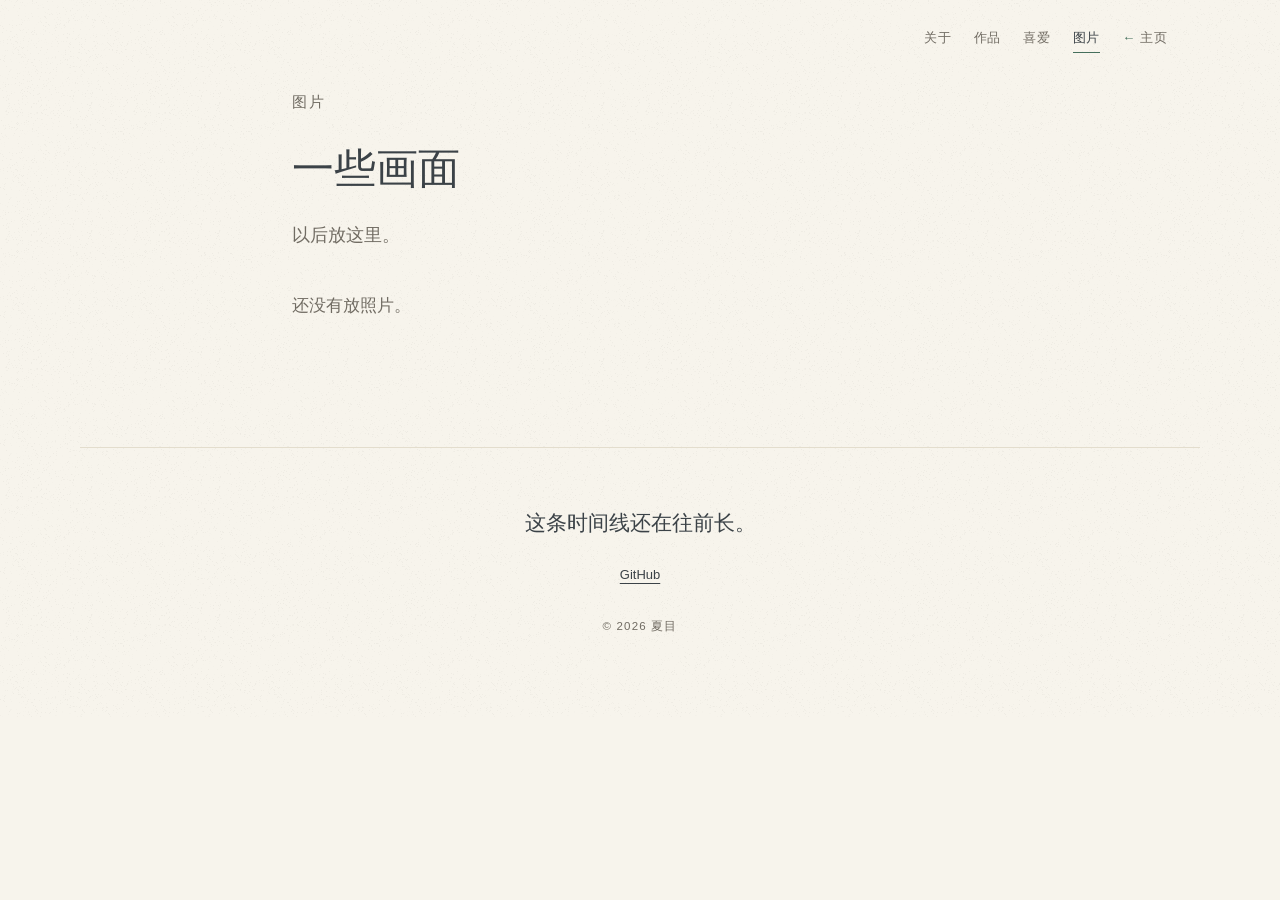
==== photos/index.html @ 9c9654fd "多页结构：主页（可拖拽摆放）+ 关于 + 作品 + 喜爱 + 图片" ====
<!doctype html>
<html lang="zh-CN">
<head>
<meta charset="utf-8" />
<meta name="viewport" content="width=device-width, initial-scale=1" />
<title>图片 · 夏目</title>
<meta name="description" content="照片与截图" />
<meta name="robots" content="noindex, nofollow" />
<meta property="og:title" content="图片 · 夏目" />
<meta property="og:description" content="照片与截图" />
<meta property="og:type" content="profile" />
<link rel="icon" href="data:image/svg+xml,%3Csvg%20xmlns%3D%22http%3A%2F%2Fwww.w3.org%2F2000%2Fsvg%22%20viewBox%3D%220%200%2064%2064%22%3E%3Crect%20width%3D%2264%22%20height%3D%2264%22%20rx%3D%2214%22%20fill%3D%22%233B4247%22%2F%3E%3Ccircle%20cx%3D%2232%22%20cy%3D%2232%22%20r%3D%229%22%20fill%3D%22%238FBFA6%22%2F%3E%3C%2Fsvg%3E" />
<link rel="stylesheet" href="../styles.css" />
</head>
<body class="page-photos">
<a class="skip-link" href="#main">跳到正文</a>

  <nav class="site-nav" aria-label="主导航">
    <a href="../about/">关于</a><a href="../works/">作品</a><a href="../likes/">喜爱</a><a href="../photos/" aria-current="page">图片</a>
    <a href="../" class="home-link">主页</a>
  </nav>
  <main id="main" class="inner-page">
    <header class="inner-head">
      <p class="eyebrow">图片</p>
      <h1 class="inner-title">一些画面</h1>
      <p class="intro">以后放这里。</p>
    </header>
    <p class="empty-state">还没有放照片。</p>
  </main>

  <footer class="footer">
    <p class="footer-note">这条时间线还在往前长。</p>
    <p class="footer-links"><a href="https://github.com/alanTaTaKa" target="_blank" rel="noopener noreferrer">GitHub</a></p>
    <p class="copyright">© 2026 夏目</p>
  </footer>
</body>
</html>
---- styles.css ----
/* 人生时间线 · 设计系统
   颜色/字号一律走 :root，别在别处写十六进制。 */

:root {
  --paper: #f7f4ec;
  --surface: #fcfaf4;
  --ink: #3b4247;
  --muted: #706b62;
  --accent: #456f5c;
  --line: #e3ddcd;

  /* 作品占位底色：四个低饱和纸调，避免整页只有一种灰 */
  --tint-1: #e6ebe2;
  --tint-2: #dde6e4;
  --tint-3: #efe7da;
  --tint-4: #e9e4d6;

  --serif: Georgia, "Times New Roman", "Songti SC", "SimSun", serif;
  --sans: -apple-system, BlinkMacSystemFont, "Segoe UI", "PingFang SC", "Microsoft YaHei", "Noto Sans SC", sans-serif;
  --mono: "JetBrains Mono", ui-monospace, SFMono-Regular, Menlo, monospace;
  --kai: "KaiTi", "Kaiti SC", "STKaiti", "Songti SC", serif;

  --radius: 14px;
  --wrap: 1120px;
  --read: 760px;
}

/* 夜里：纸换成墨绿灰，字换成旧纸色，青还在 */
@media (prefers-color-scheme: dark) {
  :root {
    --paper: #171a18;
    --surface: #1d211e;
    --ink: #e7e4d8;
    --muted: #9aa096;
    --accent: #8fbfa6;
    --line: #2c332e;

    --tint-1: #232924;
    --tint-2: #1f2624;
    --tint-3: #2a2520;
    --tint-4: #242621;
  }
}

*,
*::before,
*::after {
  box-sizing: border-box;
}

html {
  scroll-behavior: smooth;
  /* 给 html 一个底色，body 的纸纹才不会被传播到画布（画布背景钉在视口上，
     会出现「字在动、纸不动」的错觉）——这样纸纹跟着内容一起滚 */
  background-color: var(--paper);
}

@media (prefers-reduced-motion: reduce) {
  html {
    scroll-behavior: auto;
  }
}

body {
  margin: 0;
  background-color: var(--paper);
  background-image: url("assets/paper.png");
  background-repeat: repeat;
  color: var(--ink);
  font-family: var(--sans);
  font-size: 17px;
  line-height: 1.86;
  -webkit-font-smoothing: antialiased;
}

a {
  color: inherit;
  text-decoration-thickness: 1px;
  text-underline-offset: 4px;
}

a:hover {
  color: var(--accent);
}

:focus-visible {
  outline: 2px solid var(--accent);
  outline-offset: 3px;
  border-radius: 4px;
}

/* 键盘用户跳过首屏；平时藏在视口外，聚焦时才露出来 */
.skip-link {
  position: absolute;
  left: 16px;
  top: -80px;
  z-index: 10;
  padding: 10px 16px;
  border-radius: 8px;
  background: var(--ink);
  color: var(--paper);
  font-family: var(--sans);
  font-size: 14px;
  text-decoration: none;
  transition: top 0.15s ease;
}

.skip-link:focus {
  top: 16px;
}

/* 跳到 main 是程序化聚焦，不需要给整页画一个框 */
.timeline:focus {
  outline: none;
}

/* ---------- 首屏 ---------- */

.hero {
  position: relative;
  max-width: var(--wrap);
  margin: 0 auto;
  padding: 124px 32px 84px;
  border-bottom: 1px solid var(--line);
}

.eyebrow {
  margin: 0 0 26px;
  font-family: var(--kai);
  font-size: 15px;
  letter-spacing: 0.14em;
  color: var(--muted);
}

.name {
  margin: 0;
  font-family: var(--serif);
  font-size: clamp(54px, 7.6vw, 96px);
  line-height: 1.06;
  letter-spacing: -0.012em;
  font-weight: 500;
}

.tagline {
  max-width: var(--read);
  margin: 22px 0 0;
  font-size: clamp(18px, 1.9vw, 22px);
  line-height: 1.62;
  color: var(--muted);
}

.intro {
  max-width: var(--read);
  margin: 22px 0 0;
  font-family: var(--kai);
  font-size: 17.5px;
  line-height: 1.95;
  color: var(--muted);
}

.hero-links {
  display: flex;
  flex-wrap: wrap;
  gap: 10px 26px;
  margin-top: 32px;
  font-family: var(--sans);
  font-size: 14px;
}

.hero-links a {
  text-decoration: none;
  border-bottom: 1px solid var(--line);
  padding-bottom: 2px;
}

.hero-links a:hover {
  border-color: var(--accent);
}

.hero-count {
  margin: 40px 0 0;
  font-family: var(--sans);
  font-size: 11.5px;
  letter-spacing: 0.16em;
  color: var(--muted);
}

.scroll-cue {
  position: absolute;
  left: 32px;
  bottom: -18px;
  width: 36px;
  height: 36px;
  border-radius: 50%;
  border: 1px solid var(--line);
  background: var(--paper);
  display: grid;
  place-items: center;
}

.scroll-cue span {
  width: 1px;
  height: 12px;
  background: var(--accent);
  animation: cue 1.8s ease-in-out infinite;
}

@keyframes cue {
  0%, 100% { transform: translateY(-2px); opacity: 0.4; }
  50% { transform: translateY(3px); opacity: 1; }
}

@media (prefers-reduced-motion: reduce) {
  .scroll-cue span { animation: none; }
}

/* ---------- 时间线 ---------- */

.timeline {
  position: relative;
  max-width: var(--wrap);
  margin: 0 auto;
  padding: 64px 32px 40px;
}

.stage {
  position: relative;
  display: grid;
  grid-template-columns: 170px 52px minmax(0, 1fr);
  gap: 0 24px;
  padding: 0 0 92px;
}

.stage-rail {
  position: relative;
}

/* 每段自己画一段竖线，接起来就是整条时间轴，不用猜绝对坐标 */
.stage-rail::before {
  content: "";
  position: absolute;
  left: 50%;
  top: 14px;
  bottom: 0;
  width: 1px;
  margin-left: -0.5px;
  background: var(--line);
}

.stage:not(:last-child) .stage-rail::before {
  bottom: 0;
}

.stage:last-child .stage-rail::before {
  bottom: auto;
  height: 30px;
}

.stage-dot {
  position: absolute;
  top: 14px;
  left: 50%;
  width: 9px;
  height: 9px;
  margin-left: -4.5px;
  border-radius: 50%;
  background: var(--accent);
  box-shadow: 0 0 0 6px var(--paper);
}

.stage-year {
  padding-top: 2px;
  text-align: right;
}

.stage-year .year {
  display: block;
  font-family: var(--serif);
  font-size: 25px;
  line-height: 1.2;
  color: var(--ink);
  white-space: nowrap;
}

.stage-year .place {
  display: block;
  margin-top: 8px;
  font-family: var(--sans);
  font-size: 11.5px;
  letter-spacing: 0.08em;
  color: var(--muted);
  line-height: 1.6;
}

.stage-card {
  padding: 0 0 0 8px;
}

.stage-title {
  margin: 0;
  font-family: var(--serif);
  font-size: clamp(24px, 2.5vw, 31px);
  line-height: 1.34;
  font-weight: 500;
  text-wrap: balance;
}

.stage-summary {
  max-width: 62ch;
  margin: 14px 0 0;
  color: var(--ink);
  text-wrap: pretty;
}

.achievements {
  list-style: none;
  margin: 20px 0 0;
  padding: 0;
  max-width: 62ch;
}

.achievements li {
  position: relative;
  padding-left: 22px;
  margin-top: 8px;
  color: var(--muted);
  font-size: 16px;
}

.achievements li::before {
  content: "";
  position: absolute;
  left: 2px;
  top: 0.72em;
  width: 6px;
  height: 6px;
  background: var(--accent);
  border-radius: 1px;
}

/* ---------- 作品：友人帐式条目 ---------- */

.works {
  margin-top: 30px;
  max-width: 720px;
  border-top: 1px solid var(--line);
  border-bottom: 1px solid var(--line);
}

.work {
  display: grid;
  grid-template-columns: 96px minmax(0, 1fr) auto;
  align-items: center;
  gap: 20px;
  padding: 18px 0;
  border: 0;
  border-bottom: 1px solid var(--line);
  background: transparent;
  text-decoration: none;
}

.work:last-child {
  border-bottom: 0;
}

.work:hover {
  color: inherit;
}

.work:hover .work-title {
  color: var(--accent);
}

.work:hover .work-go {
  transform: translateX(4px);
}

.work-thumb {
  display: block;
  width: 96px;
  aspect-ratio: 4 / 3;
  border-radius: 8px;
  background: var(--tint-1);
  overflow: hidden;
}

.work-thumb img {
  width: 100%;
  height: 100%;
  object-fit: cover;
  display: block;
}

.thumb-fallback {
  display: grid;
  place-items: center;
  width: 100%;
  height: 100%;
  font-family: var(--serif);
  font-size: 19px;
  letter-spacing: 0.06em;
  color: var(--ink);
  background: var(--tint-1);
}

.work-body {
  display: block;
  min-width: 0;
}

.work-head {
  display: flex;
  align-items: baseline;
  flex-wrap: wrap;
  gap: 4px 10px;
}

.work-title {
  font-family: var(--serif);
  font-size: 19px;
  font-weight: 500;
  line-height: 1.45;
  transition: color 0.18s ease;
}

.work-year {
  font-family: var(--sans);
  font-size: 11.5px;
  letter-spacing: 0.08em;
  color: var(--muted);
}

.work-meta {
  display: block;
  margin-top: 4px;
  font-family: var(--sans);
  font-size: 11.5px;
  letter-spacing: 0.06em;
  color: var(--muted);
}

.work-summary {
  display: block;
  margin-top: 6px;
  font-size: 15px;
  color: var(--muted);
}

.work-go {
  font-family: var(--sans);
  font-size: 12px;
  letter-spacing: 0.06em;
  color: var(--accent);
  white-space: nowrap;
  transition: transform 0.18s ease;
}

@media (prefers-reduced-motion: reduce) {
  .work-go,
  .work-title {
    transition: none;
  }
}

/* ---------- 页尾 ---------- */

.footer {
  max-width: var(--wrap);
  margin: 0 auto;
  padding: 56px 32px 80px;
  border-top: 1px solid var(--line);
  text-align: center;
}

/* 一段手记式引语；内容来自 content.json 的 stages[].quote，没有就不渲染 */
.stage-quote {
  max-width: 58ch;
  margin: 22px 0 0;
  padding-left: 16px;
  border-left: 2px solid var(--accent);
  font-family: var(--kai);
  font-size: 19px;
  line-height: 1.95;
  color: var(--ink);
}

.footer-note {
  margin: 0;
  font-family: var(--kai);
  font-size: 21px;
}

.footer-links {
  display: flex;
  justify-content: center;
  gap: 24px;
  margin: 20px 0 0;
  font-family: var(--sans);
  font-size: 13px;
}

.copyright {
  margin: 28px 0 0;
  font-family: var(--sans);
  font-size: 11.5px;
  letter-spacing: 0.1em;
  color: var(--muted);
}

/* ---------- 平板 ---------- */

@media (max-width: 900px) {
  .stage {
    grid-template-columns: 140px 48px minmax(0, 1fr);
    gap: 0 16px;
  }

  .stage-year .year {
    font-size: 22px;
  }

  .work {
    grid-template-columns: 84px minmax(0, 1fr) auto;
    gap: 16px;
  }

  .work-thumb {
    width: 84px;
  }
}

/* ---------- 手机 ---------- */

@media (max-width: 640px) {
  body {
    font-size: 16px;
  }

  .hero {
    padding: 72px 20px 64px;
  }

  .scroll-cue {
    display: none;
  }

  .timeline {
    padding: 48px 20px 24px;
  }

  .stage {
    display: block;
    padding: 0 0 64px 48px;
  }

  .stage-rail {
    position: absolute;
    left: 0;
    top: 0;
    width: 20px;
    height: 100%;
  }

  .stage-rail::before {
    left: 7px;
    margin-left: 0;
    top: 14px;
  }

  .stage:last-child .stage-rail::before {
    height: 30px;
  }

  .stage-dot {
    left: 7px;
    margin-left: 0;
  }

  .stage-year {
    text-align: left;
    margin-bottom: 8px;
  }

  .stage-year .year {
    font-size: 20px;
  }

  .stage-year .place {
    display: inline;
    margin: 0 0 0 10px;
  }

  .stage-card {
    padding: 0;
  }

  .stage-title {
    font-size: 23px;
  }

  .stage-summary,
  .achievements {
    max-width: none;
  }

  .works {
    max-width: none;
  }

  .work {
    grid-template-columns: 64px minmax(0, 1fr);
    gap: 14px;
    padding: 16px 0;
  }

  .work-thumb {
    width: 64px;
    border-radius: 6px;
  }

  .work-go {
    display: none;
  }

  .footer {
    padding: 40px 20px 64px;
  }
}

/* ---------- 主导航（内页） ---------- */

.site-nav {
  display: flex;
  justify-content: flex-end;
  gap: 22px;
  padding: 26px 32px 0;
  max-width: var(--wrap);
  margin: 0 auto;
  font-family: var(--sans);
  font-size: 13px;
  letter-spacing: 0.06em;
}

.site-nav a {
  color: var(--muted);
  text-decoration: none;
  border-bottom: 1px solid transparent;
  padding-bottom: 2px;
}

.site-nav a:hover,
.site-nav a[aria-current="page"] {
  color: var(--ink);
  border-color: var(--accent);
}

.site-nav .home-link::before {
  content: "← ";
  color: var(--accent);
}

/* ---------- 主页：一屏，四样东西 ---------- */

.page-home {
  min-height: 100svh;
}

.home {
  position: relative;
  min-height: 100svh;
  overflow: hidden;
  display: grid;
  place-items: center;
  padding: 48px 24px 72px;
}

.home-bg {
  position: absolute;
  inset: 0;
  background-size: cover;
  background-position: center;
  z-index: -1;
}

/* 背景图缓慢呼吸；系统要求减少动态就停 */
.home-bg.is-slow {
  animation: breathe 34s ease-in-out infinite alternate;
}

@keyframes breathe {
  from { transform: scale(1); }
  to   { transform: scale(1.045); }
}

.home-intro {
  position: relative;
  text-align: center;
  max-width: 680px;
}

.home-intro .name {
  font-size: clamp(48px, 9vw, 104px);
  line-height: 1.04;
  margin: 10px 0 0;
}

.home-intro .tagline {
  margin: 18px 0 0;
  color: var(--muted);
  font-size: clamp(16px, 1.8vw, 20px);
}

.objects {
  position: absolute;
  inset: 0;
  pointer-events: none;
}

.object {
  position: absolute;
  left: var(--x);
  top: var(--y);
  width: 132px;
  transform: translate(-50%, -50%) rotate(var(--r)) scale(var(--s));
  display: grid;
  justify-items: center;
  gap: 8px;
  color: var(--ink);
  text-decoration: none;
  pointer-events: auto;
  transition: transform 0.22s ease;
}

.object:hover {
  transform: translate(-50%, -54%) rotate(var(--r)) scale(calc(var(--s) * 1.05));
}

.object-art {
  display: block;
  width: 100%;
  filter: drop-shadow(0 6px 14px rgb(0 0 0 / 0.06));
}

.object-art svg,
.object-art img {
  display: block;
  width: 100%;
  height: auto;
}

.object-label {
  font-family: var(--kai);
  font-size: 15px;
  letter-spacing: 0.16em;
  color: var(--muted);
  border-bottom: 1px solid var(--line);
  padding-bottom: 2px;
}

.object:hover .object-label {
  color: var(--ink);
  border-color: var(--accent);
}

.object.is-soon {
  cursor: default;
  opacity: 0.65;
}

.object-note {
  font-size: 11px;
  letter-spacing: 0.1em;
  color: var(--muted);
}

.home-hint {
  position: absolute;
  bottom: 26px;
  left: 0;
  right: 0;
  margin: 0;
  text-align: center;
  font-family: var(--kai);
  font-size: 14px;
  letter-spacing: 0.2em;
  color: var(--muted);
  opacity: 0.7;
}

@media (prefers-reduced-motion: reduce) {
  .home-bg.is-slow { animation: none; }
  .object,
  .object:hover { transition: none; transform: translate(-50%, -50%) rotate(var(--r)) scale(var(--s)); }
}

/* ---------- 内页（作品 / 喜爱 / 图片） ---------- */

.inner-page {
  max-width: var(--read);
  margin: 0 auto;
  padding: 8px 32px 96px;
}

.inner-head {
  padding: 28px 0 8px;
}

.inner-title {
  margin: 6px 0 0;
  font-family: var(--serif);
  font-size: clamp(28px, 4vw, 42px);
  font-weight: 500;
  line-height: 1.25;
}

.inner-page .works {
  max-width: none;
  margin-top: 26px;
}

.empty-state {
  margin: 30px 0;
  color: var(--muted);
  font-family: var(--kai);
  font-size: 17px;
}

.like-list {
  list-style: none;
  margin: 24px 0 0;
  padding: 0;
  border-top: 1px solid var(--line);
}

.like {
  padding: 14px 0;
  border-bottom: 1px solid var(--line);
}

.like-title {
  font-family: var(--serif);
  font-size: 18px;
}

.like-note {
  margin-left: 10px;
  color: var(--muted);
  font-size: 14px;
}

.photo-grid {
  display: grid;
  grid-template-columns: repeat(auto-fill, minmax(220px, 1fr));
  gap: 14px;
  margin-top: 24px;
}

.photo {
  margin: 0;
}

.photo img {
  width: 100%;
  display: block;
  border-radius: 10px;
}

.photo figcaption {
  margin-top: 6px;
  font-size: 12px;
  color: var(--muted);
}

/* ---------- 主页 / 内页：手机 ---------- */

@media (max-width: 720px) {
  .site-nav {
    padding: 18px 20px 0;
    gap: 16px;
  }

  .home {
    display: block;
    padding: 32px 20px 48px;
    min-height: auto;
  }

  .home-intro {
    text-align: left;
    margin-bottom: 28px;
  }

  .objects {
    position: static;
    display: grid;
    grid-template-columns: 1fr 1fr;
    gap: 22px 16px;
    pointer-events: auto;
  }

  .object,
  .object:hover {
    position: static;
    transform: none;
    width: auto;
    justify-self: center;
    max-width: 120px;
  }

  .home-hint {
    position: static;
    margin-top: 34px;
  }

  .inner-page {
    padding: 8px 20px 64px;
  }
}

/* ---------- 打印：存 PDF 时像一本小册子 ---------- */

@page {
  margin: 16mm 18mm;
}

@media print {
  :root {
    --paper: #ffffff;
    --surface: #ffffff;
    --ink: #111111;
    --muted: #4a4a4a;
    --accent: #111111;
    --line: #c9c4b8;
  }

  body {
    background: var(--paper);
    background-image: none;
    font-size: 10.5pt;
    line-height: 1.65;
  }

  .skip-link,
  .scroll-cue,
  .hero-links,
  .hero-count,
  .footer-links,
  .stage-rail,
  .work-go {
    display: none !important;
  }

  /* 纸上没有「居中窄栏」这回事：三块都吃满版心，才对得齐 */
  .hero,
  .timeline,
  .footer {
    max-width: none;
    margin: 0;
    padding-left: 0;
    padding-right: 0;
  }

  .hero {
    padding: 0 0 14mm;
  }

  .name {
    font-size: 30pt;
  }

  .tagline {
    font-size: 12pt;
  }

  .intro {
    font-family: var(--sans);
    font-size: 10pt;
  }

  .timeline {
    padding: 0;
    max-width: none;
  }

  /* 段可以跨页，但标题别孤零零留在页脚 */
  .stage {
    display: block;
    padding: 0 0 10mm;
  }

  .stage-year,
  .stage-title,
  .stage-summary,
  .stage-quote {
    break-after: avoid;
    page-break-after: avoid;
  }

  .stage-year {
    margin-bottom: 2mm;
    text-align: left;
  }

  .stage-year .year {
    font-size: 13pt;
  }

  .stage-year .place {
    display: inline;
    margin-left: 4mm;
  }

  .stage-card {
    padding: 0;
  }

  .stage-title {
    font-size: 15pt;
  }

  .stage-summary,
  .stage-quote,
  .achievements {
    max-width: none;
  }

  .works {
    max-width: none;
    margin-top: 6mm;
    break-inside: avoid;
    page-break-inside: avoid;
  }

  /* grid 容器在分页时不吃 break-inside，改成块+浮动，一行才不会被切两半 */
  .work {
    display: block;
    padding: 3mm 0;
    overflow: hidden;
    break-inside: avoid;
    page-break-inside: avoid;
  }

  .work-thumb {
    float: left;
    width: 22mm;
    margin-right: 4mm;
    border: 1px solid var(--line);
  }

  /* 打印默认不印背景色，占位块只剩字，给它一条边框 */
  .thumb-fallback {
    border: 1px solid var(--line);
  }

  .footer {
    padding-top: 6mm;
  }
}
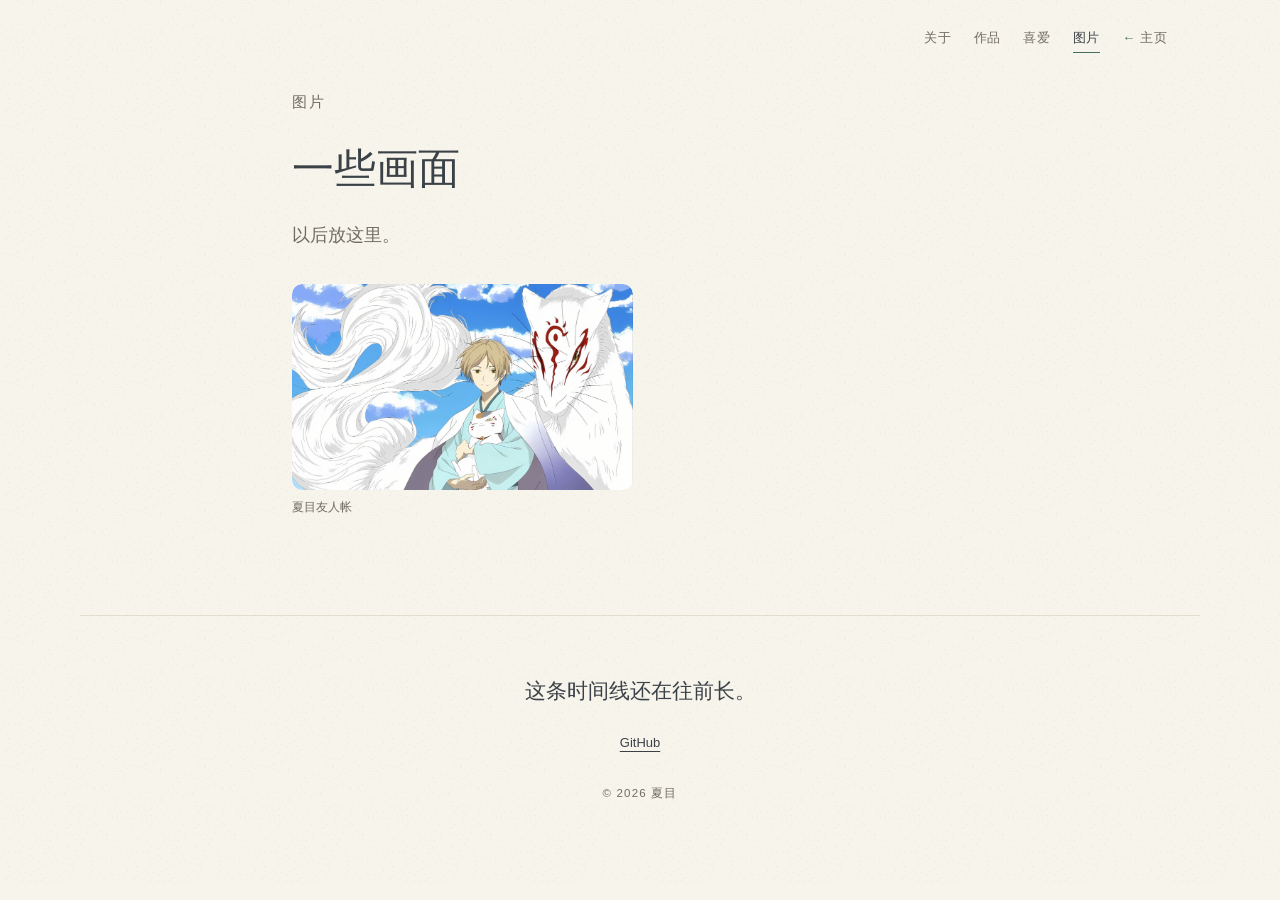
==== commit 4e69300e: "图片页：点开看大图（灯箱、翻页、下载原图）" ====
--- a/photos/index.html
+++ b/photos/index.html
@@ -25,7 +25,7 @@
       <h1 class="inner-title">一些画面</h1>
       <p class="intro">以后放这里。</p>
     </header>
-    <p class="empty-state">还没有放照片。</p>
+    <div class="photo-grid"><figure class="photo"><a class="photo-open" href="../assets/哲风壁纸-二次元-夏目.jpg" data-caption="夏目友人帐"><img src="../assets/哲风壁纸-二次元-夏目.jpg" alt="夏目友人帐" loading="lazy" /></a><figcaption>夏目友人帐</figcaption></figure></div>
   </main>
 
   <footer class="footer">
@@ -33,5 +33,6 @@
     <p class="footer-links"><a href="https://github.com/alanTaTaKa" target="_blank" rel="noopener noreferrer">GitHub</a></p>
     <p class="copyright">© 2026 夏目</p>
   </footer>
+  <script src="../assets/gallery.js" defer></script>
 </body>
 </html>
--- a/styles.css
+++ b/styles.css
@@ -23,6 +23,7 @@
   --radius: 14px;
   --wrap: 1120px;
   --read: 760px;
+  --ts: 1;
 }
 
 /* 夜里：纸换成墨绿灰，字换成旧纸色，青还在 */
@@ -68,7 +69,7 @@
   background-repeat: repeat;
   color: var(--ink);
   font-family: var(--sans);
-  font-size: 17px;
+  font-size: calc(17px * var(--ts, 1));
   line-height: 1.86;
   -webkit-font-smoothing: antialiased;
 }
@@ -135,7 +136,7 @@
 .name {
   margin: 0;
   font-family: var(--serif);
-  font-size: clamp(54px, 7.6vw, 96px);
+  font-size: clamp(calc(54px * var(--ts, 1)), calc(7.6vw * var(--ts, 1)), calc(96px * var(--ts, 1)));
   line-height: 1.06;
   letter-spacing: -0.012em;
   font-weight: 500;
@@ -144,7 +145,7 @@
 .tagline {
   max-width: var(--read);
   margin: 22px 0 0;
-  font-size: clamp(18px, 1.9vw, 22px);
+  font-size: clamp(calc(18px * var(--ts, 1)), calc(1.9vw * var(--ts, 1)), calc(22px * var(--ts, 1)));
   line-height: 1.62;
   color: var(--muted);
 }
@@ -299,7 +300,7 @@
 .stage-title {
   margin: 0;
   font-family: var(--serif);
-  font-size: clamp(24px, 2.5vw, 31px);
+  font-size: clamp(calc(24px * var(--ts, 1)), calc(2.5vw * var(--ts, 1)), calc(31px * var(--ts, 1)));
   line-height: 1.34;
   font-weight: 500;
   text-wrap: balance;
@@ -679,7 +680,31 @@
   inset: 0;
   background-size: cover;
   background-position: center;
-  z-index: -1;
+}
+
+/* 压一层纸色半透明，照片再花字也读得清（纯色，不是渐变）；浓度用 --scrim 调，默认 0.55 */
+.home-bg::after {
+  content: "";
+  position: absolute;
+  inset: 0;
+  background: var(--paper);
+  opacity: var(--scrim, 0.55);
+}
+
+/* 鼠标聚光：遮罩在指针处开个软边洞，原图透出来；开关在主页的 data-spotlight */
+.home[data-spotlight="on"] .home-bg::after {
+  -webkit-mask-image: radial-gradient(
+    circle var(--spot-r, 170px) at var(--spot-x, -999px) var(--spot-y, -999px),
+    transparent 0,
+    transparent 36%,
+    black 100%
+  );
+  mask-image: radial-gradient(
+    circle var(--spot-r, 170px) at var(--spot-x, -999px) var(--spot-y, -999px),
+    transparent 0,
+    transparent 36%,
+    black 100%
+  );
 }
 
 /* 背景图缓慢呼吸；系统要求减少动态就停 */
@@ -699,7 +724,7 @@
 }
 
 .home-intro .name {
-  font-size: clamp(48px, 9vw, 104px);
+  font-size: clamp(calc(48px * var(--ts, 1)), calc(9vw * var(--ts, 1)), calc(104px * var(--ts, 1)));
   line-height: 1.04;
   margin: 10px 0 0;
 }
@@ -787,6 +812,216 @@
   opacity: 0.7;
 }
 
+/* 右键效果菜单的提示（触摸设备不显示，因为右键不可用） */
+.fx-hint {
+  position: absolute;
+  bottom: 26px;
+  right: 32px;
+  margin: 0;
+  font-family: var(--kai);
+  font-size: 12px;
+  letter-spacing: 0.14em;
+  color: var(--muted);
+  opacity: 0.45;
+}
+
+@media (hover: none) {
+  .fx-hint {
+    display: none;
+  }
+}
+
+/* ---------- 右键效果菜单 ---------- */
+
+.fx-menu {
+  position: fixed;
+  z-index: 50;
+  min-width: 200px;
+  padding: 8px;
+  background: var(--surface);
+  border: 1px solid var(--line);
+  border-radius: 12px;
+  box-shadow: 0 10px 30px rgb(0 0 0 / 0.12);
+  font-family: var(--sans);
+  font-size: 13px;
+  color: var(--ink);
+}
+
+.fx-menu .fx-title,
+.fx-menu .fx-sub {
+  margin: 4px 8px 6px;
+  font-size: 11px;
+  letter-spacing: 0.12em;
+  color: var(--muted);
+}
+
+.fx-menu .fx-head {
+  display: flex;
+  align-items: center;
+  justify-content: space-between;
+  padding: 2px 6px 0 8px;
+}
+
+.fx-menu .fx-head .fx-title {
+  margin: 0;
+}
+
+.fx-menu .fx-close {
+  width: 22px;
+  height: 22px;
+  padding: 0;
+  border: 0;
+  border-radius: 6px;
+  background: transparent;
+  color: var(--muted);
+  font-size: 16px;
+  line-height: 1;
+  cursor: pointer;
+}
+
+.fx-menu .fx-close:hover {
+  background: var(--paper);
+  color: var(--ink);
+}
+
+.fx-menu .fx-sub {
+  margin-top: 2px;
+}
+
+.fx-menu button {
+  display: flex;
+  justify-content: space-between;
+  align-items: center;
+  gap: 12px;
+  width: 100%;
+  padding: 7px 10px;
+  border: 0;
+  border-radius: 8px;
+  background: transparent;
+  color: inherit;
+  font: inherit;
+  text-align: left;
+  cursor: pointer;
+}
+
+.fx-menu button:hover,
+.fx-menu button:focus-visible {
+  background: var(--paper);
+  outline: none;
+}
+
+.fx-menu .fx-mark {
+  color: var(--accent);
+}
+
+.fx-menu .fx-sep {
+  height: 1px;
+  margin: 6px 4px;
+  background: var(--line);
+}
+
+.fx-menu .fx-row {
+  display: flex;
+  gap: 6px;
+  padding: 0 6px 4px;
+}
+
+.fx-menu .fx-row button {
+  justify-content: center;
+  flex: 1;
+  border: 1px solid var(--line);
+  padding: 5px 0;
+}
+
+.fx-menu .fx-row button.on {
+  border-color: var(--accent);
+  color: var(--accent);
+}
+
+/* ---------- 编辑位置：拖动入口 + 底部操作条 ---------- */
+
+.home.is-editing .object {
+  cursor: grab;
+  outline: 1px dashed var(--accent);
+  outline-offset: 6px;
+}
+
+.home.is-editing .object.dragging {
+  cursor: grabbing;
+  outline-style: solid;
+}
+
+.home.is-editing .home-hint,
+.home.is-editing .fx-hint {
+  opacity: 0;
+}
+
+.fx-bar {
+  position: fixed;
+  left: 50%;
+  bottom: 22px;
+  transform: translateX(-50%);
+  z-index: 60;
+  display: flex;
+  align-items: center;
+  gap: 8px;
+  padding: 8px 10px 8px 16px;
+  background: var(--surface);
+  border: 1px solid var(--line);
+  border-radius: 999px;
+  box-shadow: 0 10px 30px rgb(0 0 0 / 0.12);
+  font-size: 13px;
+}
+
+.fx-bar-tip {
+  color: var(--muted);
+  margin-right: 6px;
+}
+
+.fx-bar button {
+  padding: 5px 12px;
+  border: 1px solid var(--line);
+  border-radius: 999px;
+  background: transparent;
+  color: inherit;
+  font: inherit;
+  cursor: pointer;
+}
+
+.fx-bar button:hover {
+  border-color: var(--accent);
+  color: var(--accent);
+}
+
+.fx-bar button[data-edit="save"] {
+  background: var(--accent);
+  border-color: var(--accent);
+  color: var(--paper);
+}
+
+.fx-toast {
+  position: fixed;
+  left: 50%;
+  bottom: 84px;
+  transform: translateX(-50%) translateY(10px);
+  z-index: 61;
+  max-width: min(520px, 88vw);
+  padding: 9px 16px;
+  border-radius: 999px;
+  background: var(--ink);
+  color: var(--paper);
+  font-size: 13px;
+  line-height: 1.5;
+  opacity: 0;
+  pointer-events: none;
+  transition: opacity 0.2s ease, transform 0.2s ease;
+}
+
+.fx-toast.on {
+  opacity: 1;
+  transform: translateX(-50%) translateY(0);
+}
+
 @media (prefers-reduced-motion: reduce) {
   .home-bg.is-slow { animation: none; }
   .object,
@@ -808,7 +1043,7 @@
 .inner-title {
   margin: 6px 0 0;
   font-family: var(--serif);
-  font-size: clamp(28px, 4vw, 42px);
+  font-size: clamp(calc(28px * var(--ts, 1)), calc(4vw * var(--ts, 1)), calc(42px * var(--ts, 1)));
   font-weight: 500;
   line-height: 1.25;
 }
@@ -850,13 +1085,133 @@
 
 .photo-grid {
   display: grid;
-  grid-template-columns: repeat(auto-fill, minmax(220px, 1fr));
+  grid-template-columns: repeat(auto-fill, minmax(280px, 1fr));
   gap: 14px;
   margin-top: 24px;
 }
 
 .photo {
   margin: 0;
+}
+
+.photo-open {
+  display: block;
+  border-radius: 10px;
+  overflow: hidden;
+  cursor: zoom-in;
+}
+
+.photo-open img {
+  transition: transform 0.3s ease;
+}
+
+.photo-open:hover img {
+  transform: scale(1.02);
+}
+
+@media (prefers-reduced-motion: reduce) {
+  .photo-open img,
+  .photo-open:hover img {
+    transition: none;
+    transform: none;
+  }
+}
+
+/* 灯箱：点开看大图 */
+.lightbox {
+  position: fixed;
+  inset: 0;
+  z-index: 80;
+  display: none;
+  background: var(--ink);
+}
+
+.lightbox.on {
+  display: grid;
+  place-items: center;
+}
+
+.lb-stage {
+  display: grid;
+  place-items: center;
+  max-width: 92vw;
+  max-height: 82vh;
+}
+
+.lb-img {
+  max-width: 92vw;
+  max-height: 82vh;
+  object-fit: contain;
+  display: block;
+}
+
+.lb-bar {
+  position: absolute;
+  left: 0;
+  right: 0;
+  bottom: 0;
+  display: flex;
+  align-items: center;
+  gap: 16px;
+  padding: 14px 22px;
+  color: var(--paper);
+  font-size: 13px;
+  background: var(--ink);
+}
+
+.lb-caption {
+  flex: 1;
+  font-family: var(--kai);
+  font-size: 15px;
+}
+
+.lb-count {
+  opacity: 0.6;
+  font-variant-numeric: tabular-nums;
+}
+
+.lb-download {
+  color: var(--paper);
+  text-underline-offset: 4px;
+}
+
+.lb-close {
+  padding: 0 6px;
+  border: 0;
+  background: transparent;
+  color: var(--paper);
+  font-size: 24px;
+  line-height: 1;
+  cursor: pointer;
+}
+
+.lb-prev,
+.lb-next {
+  position: absolute;
+  top: 50%;
+  transform: translateY(-50%);
+  padding: 0 18px;
+  border: 0;
+  background: transparent;
+  color: var(--paper);
+  font-size: 44px;
+  line-height: 1;
+  cursor: pointer;
+  opacity: 0.72;
+}
+
+.lb-prev {
+  left: 0;
+}
+
+.lb-next {
+  right: 0;
+}
+
+.lb-prev:disabled,
+.lb-next:disabled {
+  opacity: 0.2;
+  cursor: default;
 }
 
 .photo img {
